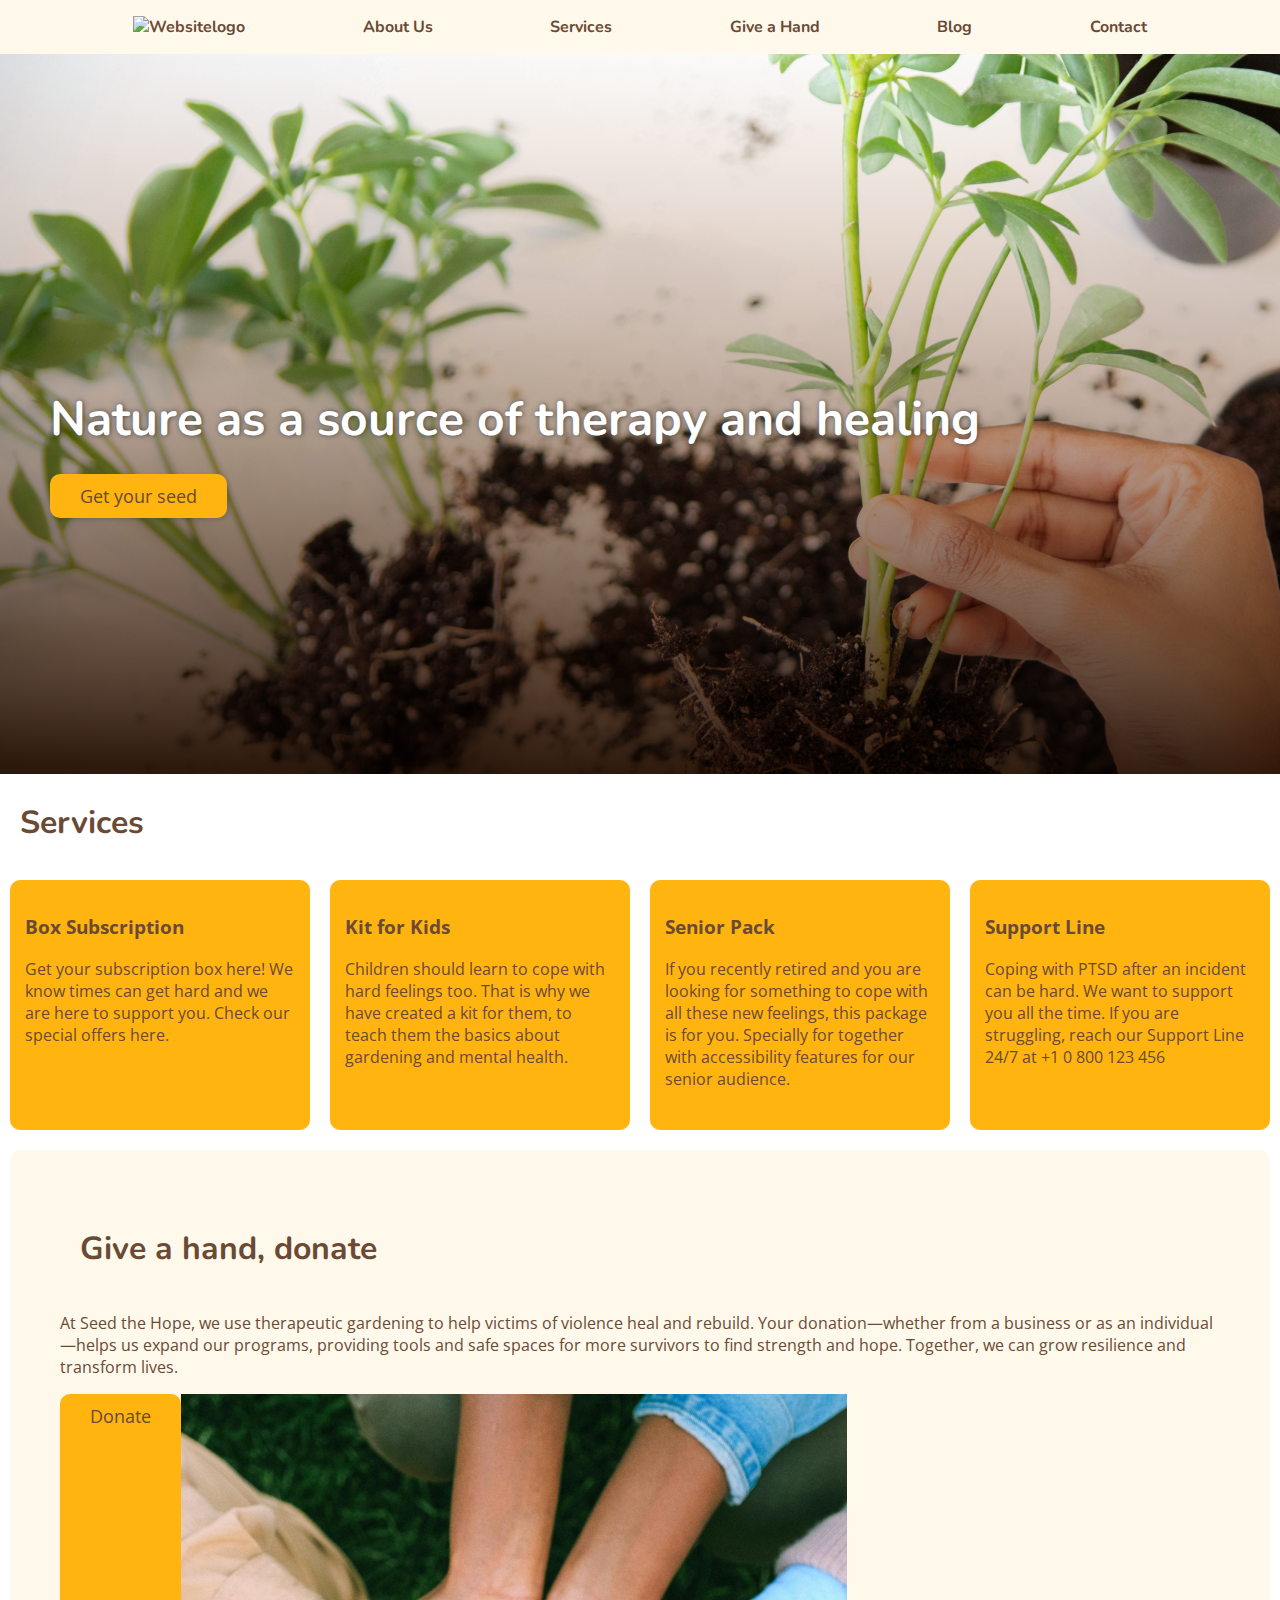
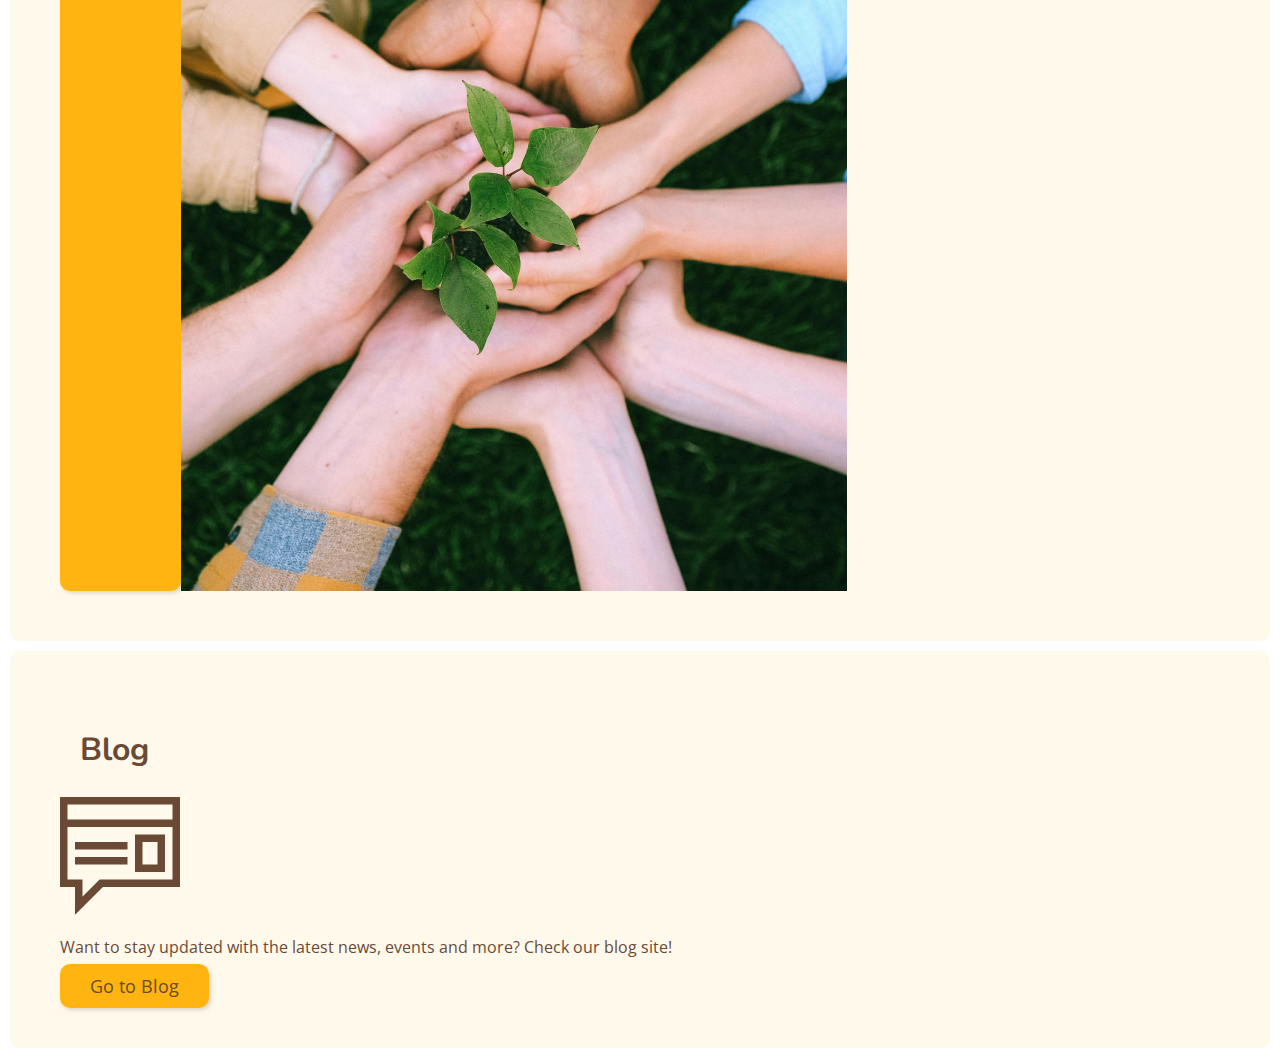
==== index.html @ 2bdfb168 "Update index.html" ====
<!doctype html>

<html lang="en">

<head>
    
    <title>Seed the Hope</title>
    <link rel="stylesheet" href="css/stylesheet.css">
    
    
    <link rel="preconnect" href="https://fonts.googleapis.com">
    <link rel="preconnect" href="https://fonts.gstatic.com" crossorigin>
    <link href="https://fonts.googleapis.com/css2?family=Bowlby+One+SC&family=Nunito:ital,wght@0,200..1000;1,200..1000&display=swap" rel="stylesheet">
    <!-- google fonts: nunito-->
    
    <link rel="preconnect" href="https://fonts.googleapis.com">
    <link rel="preconnect" href="https://fonts.gstatic.com" crossorigin>
    <link href="https://fonts.googleapis.com/css2?family=Bowlby+One+SC&family=Nunito:ital,wght@0,200..1000;1,200..1000&family=Open+Sans:ital,wght@0,300..800;1,300..800&display=swap" rel="stylesheet">
    <!-- google fonts: open sans-->
    
</head> <!-- end of head -->

<body>
    
    <nav>
        <a href="index.html"><img class="logo" src="img/logo.png" alt="Websitelogo"></a>
        <a href="about_us.html">About Us</a>
        <a href="services.html">Services</a>
        <a href="give.html">Give a Hand</a>
        <a href="https://info755099.wixsite.com/seed-the-hope">Blog</a>
        <a href="contact.html">Contact</a>
    </nav> <!-- end of navigation -->
    
    <div class="home_hero">
        <h1>Nature as a source of therapy and healing</h1>
        <a class=button href="about_us">Get your seed</a> <!-- source:https://www.w3schools.com/bootstrap/bootstrap_buttons.asp -->
    </div>
    
    <div class="services_home">
        <h2> Services</h2>
        
        
        <div class="row">
            <div class="col-sm-3">
                <h3>Box Subscription</h3>
                <p>Get your subscription box here! We know times can get hard and we are here to support you. Check our special offers here.</p>
            </div>
            <div class="col-sm-3">
                <h3>Kit for Kids</h3>
                <p>Children should learn to cope with hard feelings too. That is why we have created a kit for them, to teach them the basics about gardening and mental health.</p>
            </div>
            <div class="col-sm-3">
                <h3>Senior Pack</h3>
                <p>If you recently retired and you are looking for something to cope with all these new feelings, this package is for you. Specially for together with accessibility features for our senior audience.</p>
            </div>
            <div class="col-sm-3">
                <h3>Support Line</h3>
                <p>Coping with PTSD after an incident can be hard. We want to support you all the time. If you are struggling, reach our Support Line 24/7 at +1 0 800 123 456</p>
            </div>
        </div>

        <div class="give_home">
            <h2>Give a hand, donate</h2>
            <p>At Seed the Hope, we use therapeutic gardening to help victims of violence heal and rebuild. Your donation—whether from a business or as an individual—helps us expand our programs, providing tools and safe spaces for more survivors to find strength and hope. Together, we can grow resilience and transform lives.</p>
            <a class=button href="give">Donate</a> <!-- source:https://www.w3schools.com/bootstrap/bootstrap_buttons.asp -->
            <img src="img/home_donate.png" alt="hands holding a plant">
        </div>

        <div class="blog_home">
            <h2>Blog</h2>
            <img src="img/blog_icon.png" alt="blogicon">
            <p>Want to stay updated with the latest news, events and more? Check our blog site!</p>
            <a class=button href="https://info755099.wixsite.com/seed-the-hope">Go to Blog</a> <!-- source:https://www.w3schools.com/bootstrap/bootstrap_buttons.asp -->
           
        </div>
        
        
        
        
        
    </div>
    
    
    
</body>

































</html>
---- css/stylesheet.css ----
* {
    box-sizing: border-box; /* border-box tells the browser to account for any border and padding in the values you specify for an element's width and height. 
      If you set an element's width to 100 pixels, that 100 pixels will include any border or padding you added, and the content box will shrink to absorb that extra width. 
      https://developer.mozilla.org/en-US/docs/Web/API/ResizeObserverEntry/borderBoxSize */
  }

  body {
    font-family: "Open Sans", sans-serif;
    font-style: normal;
    background-color: #ffffff;
    margin: 0;
  }

  a{
	text-decoration: none;
    color: #6A4A35;
}

  nav {
    display: flex;
    flex-flow: row nowrap;
    justify-content: space-evenly;
    width: 100%;
    font-family: "Nunito";
    font-weight: bold;
    padding: 1rem;
    background-color: #FFF9EB;
    color: #6A4A35 ;
  }

  .button {
	color: #6A4A35;
	background-color: #FFB40F;
	font-size: 18px;
	padding: 10px 30px;
	border-radius: 10px;
	border: none;
	box-shadow: 2px 2px 4px 0px rgba(0, 0, 0, 0.15);
}
  
  h1{
  font-size: 3rem;
  font-family: "Nunito";
  color: #ffffff;
  text-shadow: rgb(72, 72, 72) 1px 0 5px;
  }

  h2{
    font-size: 2rem;
    font-family: "Nunito";
    color: #6A4A35;
    margin-left: 20px;
  }

  .home_hero {
    min-height: 80vh;
    background-image: url(../img/hero_banner.png);
    padding-top:300px;
    padding-left: 50px;
  } 

  .row{
    display: flex;
	flex-direction: row;
	justify-content: center; 
	flex-wrap: wrap;
  }

  .col-sm-3{
    height: 250px;
	width: 300px;
	background-color: #FFB40F;
	border-radius: 10px;
	margin: 10px;
    padding: 15px;
    color: #6A4A35;
  }

  .blog_home{
    min-height: 20vh;
	background-color: #FFF9EB;
	border-radius: 10px;
	margin: 10px;
    padding: 15px;
    color: #6A4A35;
    padding: 50px;
  }

  .give_home{
    display:flex;
   flex-wrap: wrap;
    min-height: 20vh;
	background-color: #FFF9EB;
	border-radius: 10px;
	margin: 10px;
    padding: 15px;
    color: #6A4A35;
    padding: 50px;

  }
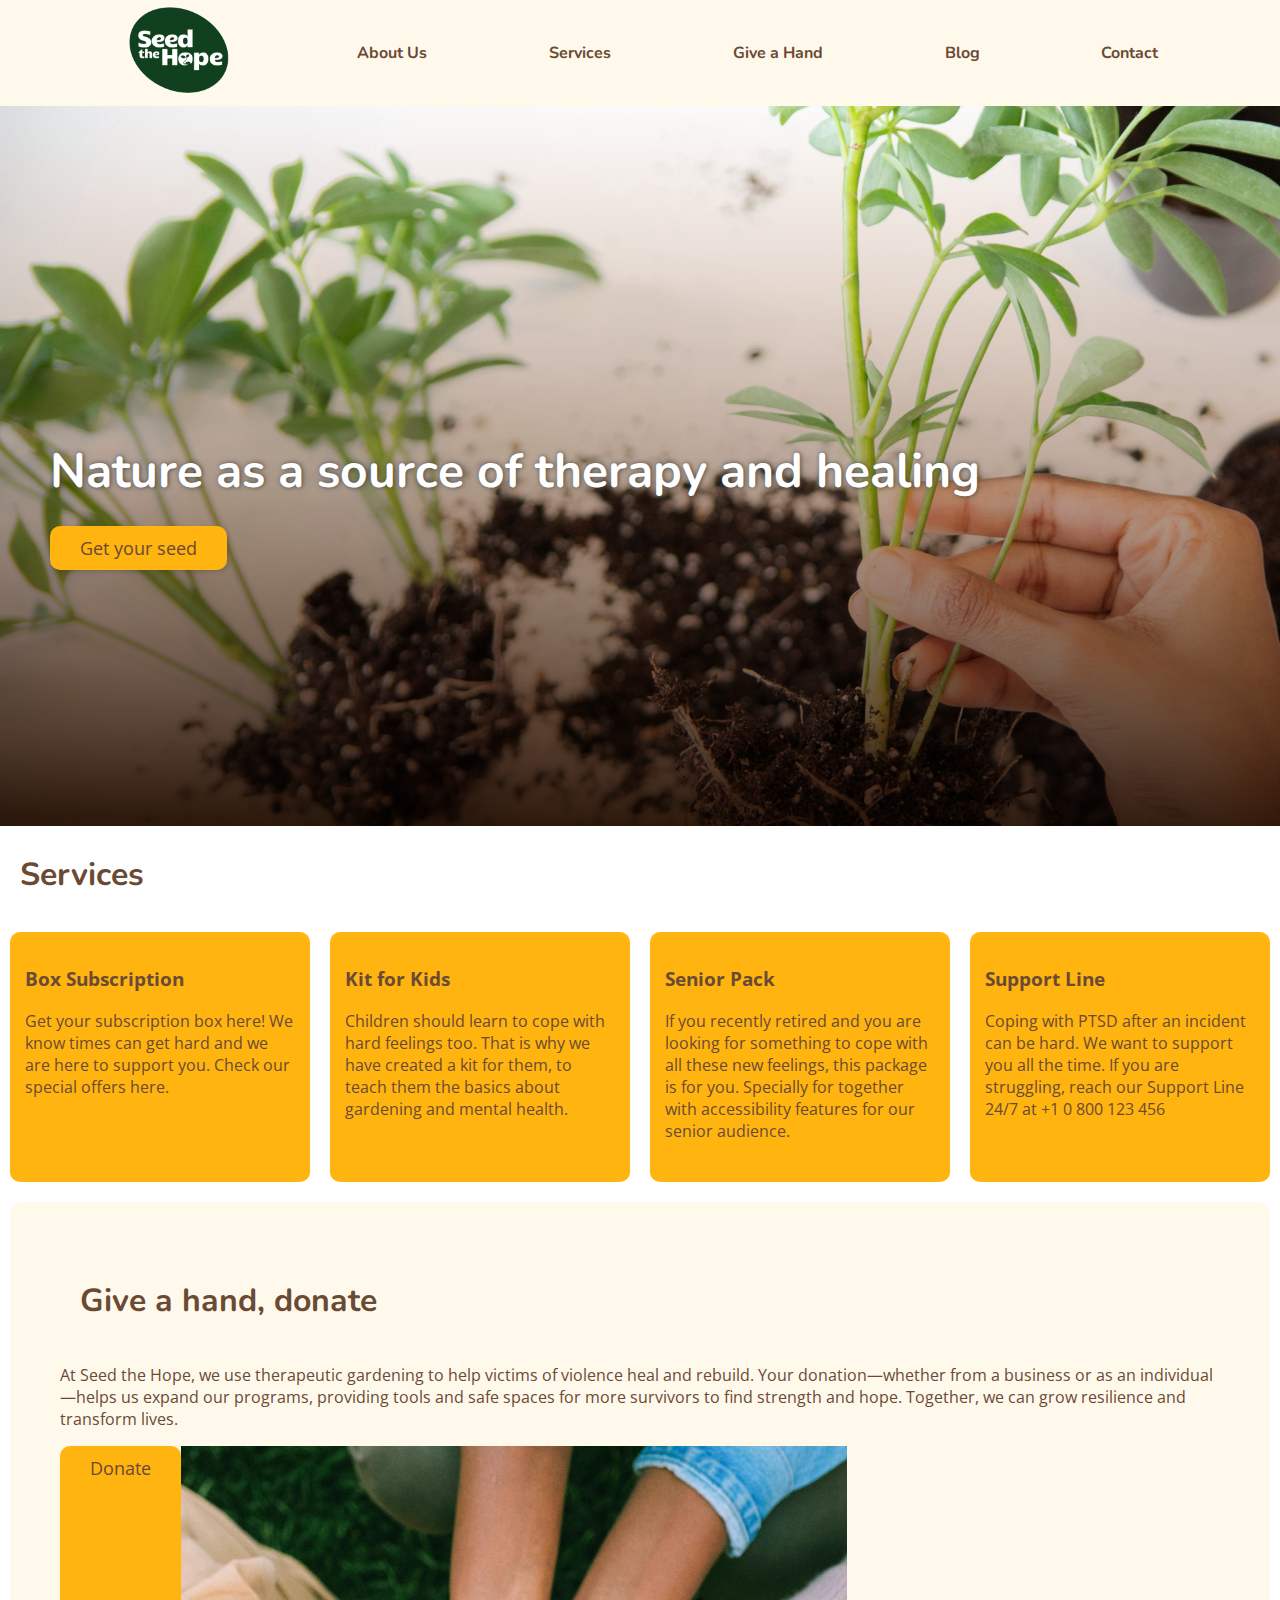
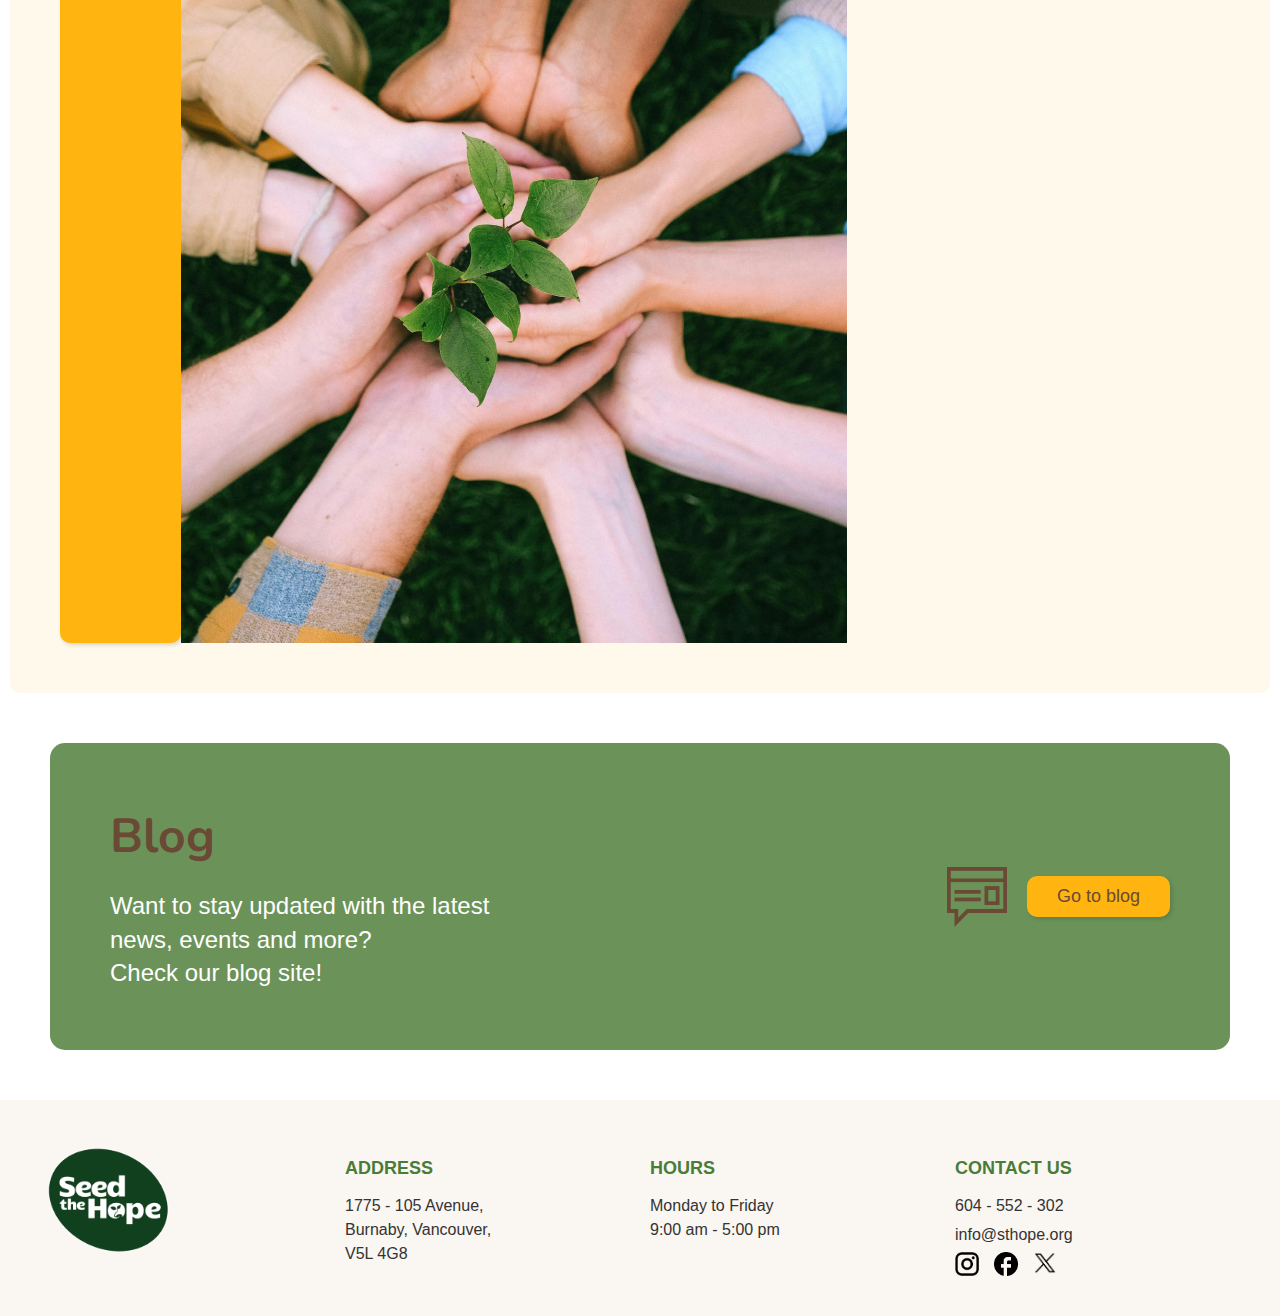
==== commit 7c6dc6f3: "Update index.html" ====
--- a/index.html
+++ b/index.html
@@ -23,7 +23,7 @@
 <body>
     
     <nav>
-        <a href="index.html"><img class="logo" src="img/logo.png" alt="Websitelogo"></a>
+        <a href="index.html"><img class="logo" src="img/logo.png" alt="Websitelogo" height="100px"></a>
         <a href="about_us.html">About Us</a>
         <a href="services.html">Services</a>
         <a href="give.html">Give a Hand</a>
@@ -58,62 +58,67 @@
                 <p>Coping with PTSD after an incident can be hard. We want to support you all the time. If you are struggling, reach our Support Line 24/7 at +1 0 800 123 456</p>
             </div>
         </div>
-
+        
         <div class="give_home">
             <h2>Give a hand, donate</h2>
             <p>At Seed the Hope, we use therapeutic gardening to help victims of violence heal and rebuild. Your donation—whether from a business or as an individual—helps us expand our programs, providing tools and safe spaces for more survivors to find strength and hope. Together, we can grow resilience and transform lives.</p>
             <a class=button href="give">Donate</a> <!-- source:https://www.w3schools.com/bootstrap/bootstrap_buttons.asp -->
             <img src="img/home_donate.png" alt="hands holding a plant">
         </div>
-
-        <div class="blog_home">
-            <h2>Blog</h2>
-            <img src="img/blog_icon.png" alt="blogicon">
-            <p>Want to stay updated with the latest news, events and more? Check our blog site!</p>
-            <a class=button href="https://info755099.wixsite.com/seed-the-hope">Go to Blog</a> <!-- source:https://www.w3schools.com/bootstrap/bootstrap_buttons.asp -->
-           
-        </div>
         
-        
-        
-        
+        <section class="blog-section"> <!-- BLOG -->
+            <div class="blog-container">
+                <div class="blog-content">
+                    <h2 class="blog-title">Blog</h2>
+                    <p class="blog-description">Want to stay updated with the latest<br>
+                    news, events and more?<br>
+                    Check our blog site!</p>
+                </div>
+                <div class="blog-visual">
+                    <img src="img/blog_icon.png" alt="Blog Icon" class="blog-icon">
+                    <a href="#" class="button">Go to blog</a>
+                </div>
+            </div>
+        </section> <!-- end of #BLOG -->
         
     </div>
+
+    <footer class="footer"> <!-- FOOTER -->
+    
+        <div class="footer-content">
+            <div class="logo">
+                <img src="img/logo.png" alt="Seed the Hope Logo" height="120px" width="auto">
+            </div>
+            
+            <div class="footer-section">
+                <h3>Address</h3>
+                <p>1775 - 105 Avenue,<br>
+                   Burnaby, Vancouver,<br>
+                   V5L 4G8</p>
+            </div>
+            
+            <div class="footer-section">
+                <h3>Hours</h3>
+                <p>Monday to Friday<br>
+                   9:00 am - 5:00 pm</p>
+            </div>
+            
+            <div class="footer-section">
+                <h3>Contact Us</h3>
+                <p>604 - 552 - 302</p>
+                <p>info@sthope.org</p>
+                <div class="social-icons">
+                    <img src="img/instagram.png" alt="Instagram">
+                    <img src="img/facebook.png" alt="Facebook">
+                    <img src="img/x.png" alt="X">
+                </div>
+            </div>
+        </div>
+    </footer> <!-- end of #footer -->
     
     
     
 </body>
 
+</html>
 
-
-
-
-
-
-
-
-
-
-
-
-
-
-
-
-
-
-
-
-
-
-
-
-
-
-
-
-
-
-
-
-</html>--- a/css/stylesheet.css
+++ b/css/stylesheet.css
@@ -19,11 +19,11 @@
   nav {
     display: flex;
     flex-flow: row nowrap;
+    align-items: center;
     justify-content: space-evenly;
     width: 100%;
     font-family: "Nunito";
     font-weight: bold;
-    padding: 1rem;
     background-color: #FFF9EB;
     color: #6A4A35 ;
   }
@@ -76,28 +76,119 @@
     color: #6A4A35;
   }
 
-  .blog_home{
+   /* ---------------------- BLOG ---------------------- */ 
+   .blog-section {
+    background-color: #6b9359;
+    padding: 60px;
+    border-radius: 15px;
+    color: white;
+    font-family: Arial, sans-serif;
+    margin: 50px;
+}
+
+.blog-container {
+    max-width: 1200px;
+    margin: 0 auto;
+    display: flex;
+    justify-content: space-between;
+    align-items: center;
+}
+
+.blog-content {
+    flex: 0 1 60%;
+}
+
+.blog-visual {
+
+    display: flex;
+    align-items: center;
+    gap: 20px;
+}
+
+.blog-title {
+    font-size: 48px;
+    margin: 0 0 20px 0;
+    font-weight: bold;
+}
+
+.blog-description {
+    font-size: 24px;
+    margin: 0;
+    line-height: 1.4;
+}
+
+.blog-icon {
+    width: 60px;
+    height: 60px;
+
+}
+
+
+  
+
+   /* ---------------------- END OF BLOG ---------------------- */ 
+  .give_home{
+    display:flex;
+   flex-wrap: wrap;
     min-height: 20vh;
-	background-color: #FFF9EB;
-	border-radius: 10px;
-	margin: 10px;
+	  background-color: #FFF9EB;
+	  border-radius: 10px;
+	  margin: 10px;
     padding: 15px;
     color: #6A4A35;
     padding: 50px;
   }
 
-  .give_home{
-    display:flex;
-   flex-wrap: wrap;
-    min-height: 20vh;
-	background-color: #FFF9EB;
-	border-radius: 10px;
-	margin: 10px;
-    padding: 15px;
-    color: #6A4A35;
-    padding: 50px;
+  /* ---------------------- FOOTER ---------------------- */ 
 
-  }
+  .footer {
+    background-color: #faf6f1;
+    padding: 40px 20px;
+    font-family: Arial, sans-serif;
+}
+
+.footer-content {
+    max-width: 1200px;
+    margin: 0 auto;
+    display: grid;
+    grid-template-columns: repeat(4, 1fr);
+    gap: 20px;
+}
+
+.footer-section {
+    color: #333;
+}
+
+.footer-section h3 {
+    color: #4a7c39;
+    margin-bottom: 15px;
+    font-size: 18px;
+    text-transform: uppercase;
+}
+
+.footer-section p {
+    margin: 5px 0;
+    line-height: 1.5;
+}
+
+.social-icons {
+    display: flex;
+    gap: 15px;
+}
+
+.social-icons a {
+    color: #333;
+    text-decoration: none;
+}
+
+.social-icons img {
+    width: 24px;
+    height: 24px;
+}
+
+ /* ---------------------- END OF FOOTER ---------------------- */ 
+
+ 
 
 
 
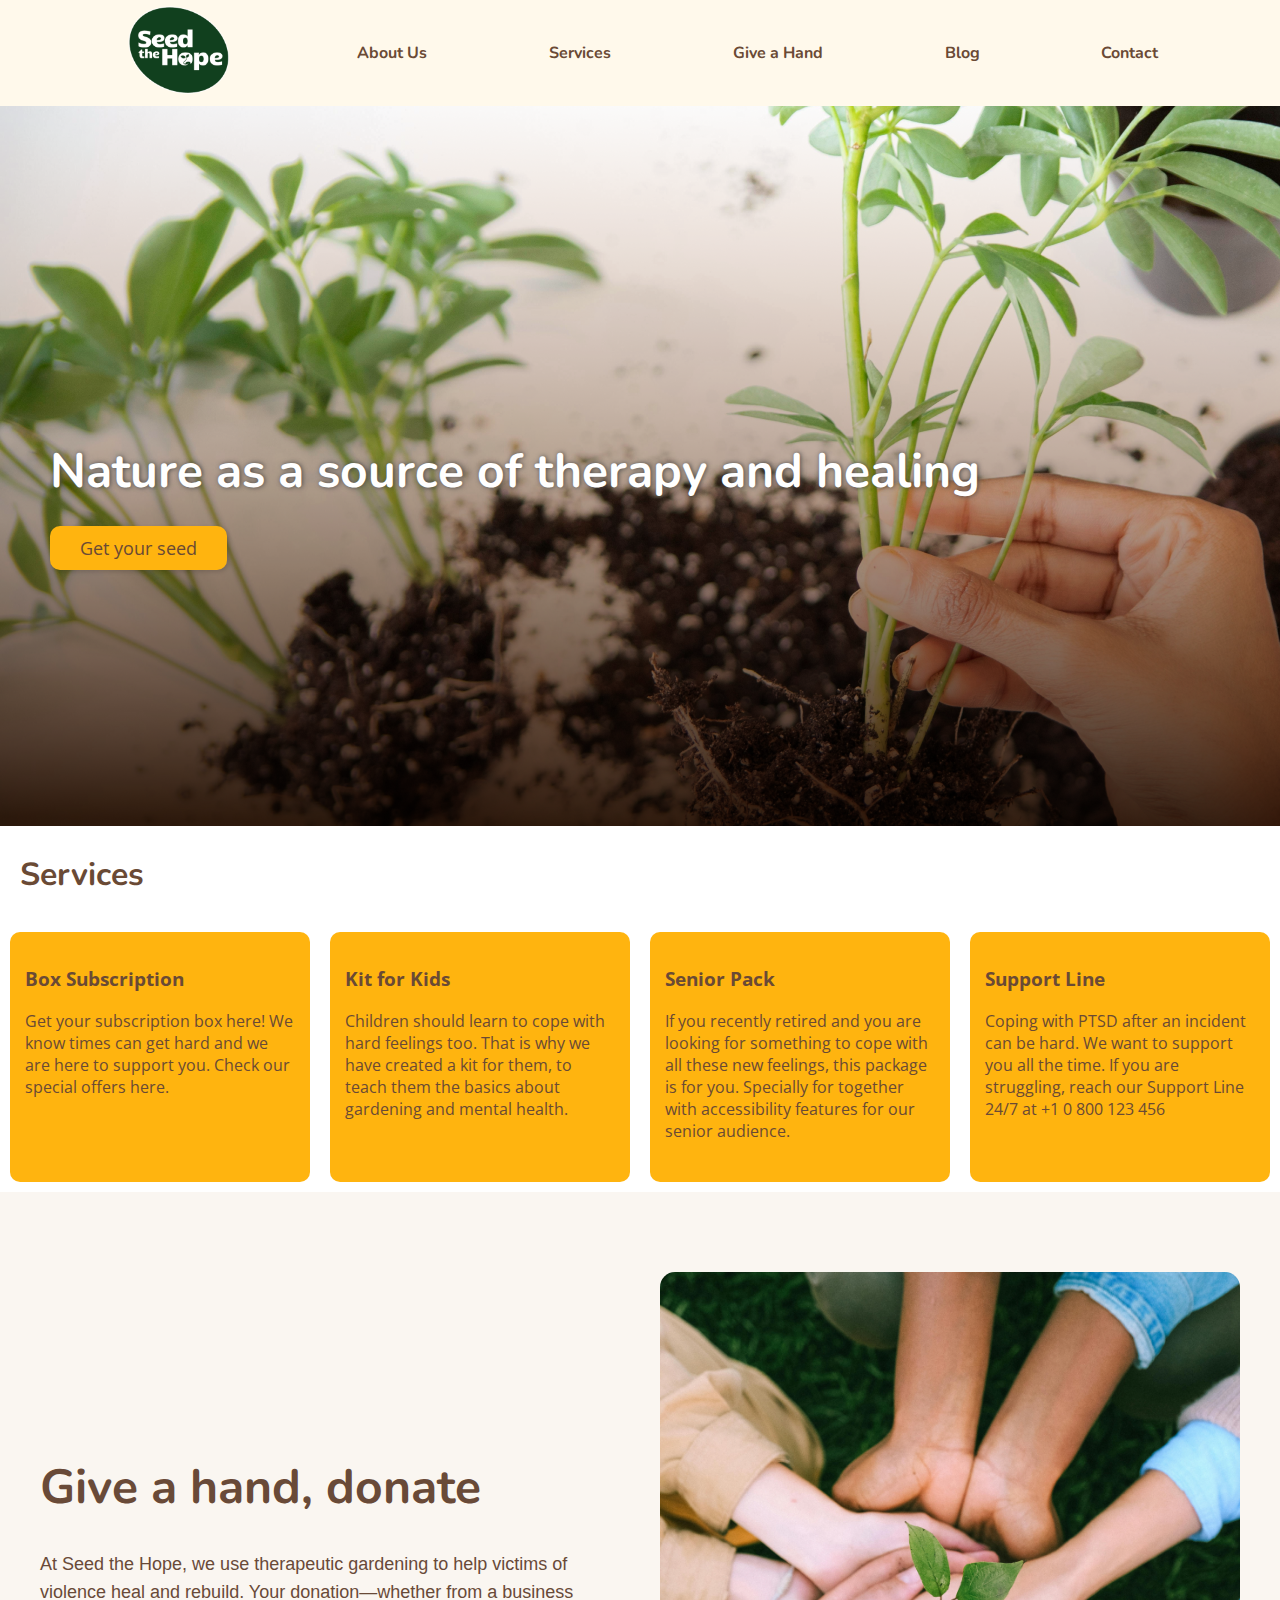
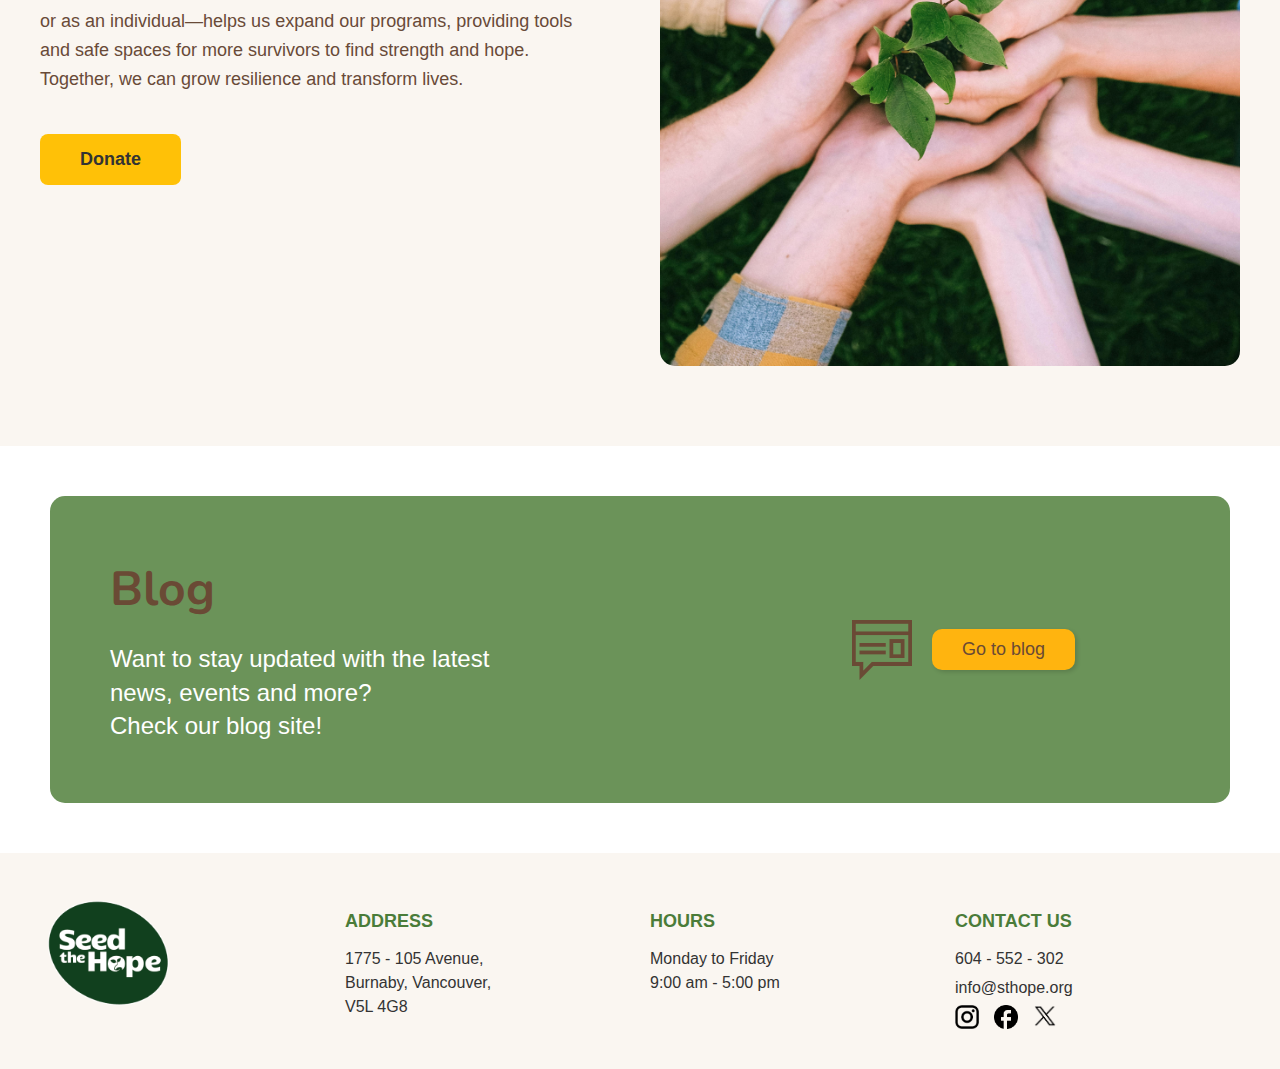
==== commit e19644cc: "Update index.html" ====
--- a/index.html
+++ b/index.html
@@ -58,13 +58,21 @@
                 <p>Coping with PTSD after an incident can be hard. We want to support you all the time. If you are struggling, reach our Support Line 24/7 at +1 0 800 123 456</p>
             </div>
         </div>
-        
-        <div class="give_home">
-            <h2>Give a hand, donate</h2>
-            <p>At Seed the Hope, we use therapeutic gardening to help victims of violence heal and rebuild. Your donation—whether from a business or as an individual—helps us expand our programs, providing tools and safe spaces for more survivors to find strength and hope. Together, we can grow resilience and transform lives.</p>
-            <a class=button href="give">Donate</a> <!-- source:https://www.w3schools.com/bootstrap/bootstrap_buttons.asp -->
-            <img src="img/home_donate.png" alt="hands holding a plant">
-        </div>
+
+        <section class="donation-section"> <!-- donation -->
+            <div class="donation-container">
+                <div class="donation-content">
+                    <h2 class="donation-title">Give a hand, donate</h2>
+                    <p class="donation-text">
+                        At Seed the Hope, we use therapeutic gardening to help victims of violence heal and rebuild. Your donation—whether from a business or as an individual—helps us expand our programs, providing tools and safe spaces for more survivors to find strength and hope. Together, we can grow resilience and transform lives.
+                    </p>
+                    <a href="#" class="donate-button">Donate</a>
+                </div>
+                <div class="donation-image">
+                    <img src="img/home_donate.png" alt="Hands holding a plant together">
+                </div>
+            </div>
+        </section> <!-- end of donatio -->
         
         <section class="blog-section"> <!-- BLOG -->
             <div class="blog-container">
--- a/css/stylesheet.css
+++ b/css/stylesheet.css
@@ -99,7 +99,7 @@
 }
 
 .blog-visual {
-
+    flex: 0 1 30%;
     display: flex;
     align-items: center;
     gap: 20px;
@@ -122,22 +122,71 @@
     height: 60px;
 
 }
-
-
-  
-
    /* ---------------------- END OF BLOG ---------------------- */ 
-  .give_home{
-    display:flex;
-   flex-wrap: wrap;
-    min-height: 20vh;
-	  background-color: #FFF9EB;
-	  border-radius: 10px;
-	  margin: 10px;
-    padding: 15px;
-    color: #6A4A35;
-    padding: 50px;
-  }
+
+
+    /* ---------------------- GIVE ---------------------- */ 
+    .donation-section {
+      background-color: #faf6f1;
+      padding: 80px 20px;
+      font-family: Arial, sans-serif;
+  }
+  
+  .donation-container {
+      max-width: 1200px;
+      margin: 0 auto;
+      display: grid;
+      grid-template-columns: 1fr 1fr;
+      gap: 40px;
+      align-items: center;
+  }
+  
+  .donation-content {
+      padding-right: 40px;
+  }
+  
+  .donation-title {
+      color: #694a38;
+      font-size: 48px;
+      margin: 0 0 30px 0;
+      font-weight: bold;
+  }
+  
+  .donation-text {
+      color: #694a38;
+      font-size: 18px;
+      line-height: 1.6;
+      margin-bottom: 40px;
+  }
+  
+  .donate-button {
+      display: inline-block;
+      background-color: #ffc107;
+      color: #333;
+      padding: 15px 40px;
+      text-decoration: none;
+      border-radius: 8px;
+      font-weight: bold;
+      font-size: 18px;
+      transition: background-color 0.3s ease;
+  }
+  
+  .donation-image {
+      width: 100%;
+      height: auto;
+      border-radius: 15px;
+      overflow: hidden;
+  }
+  
+  .donation-image img {
+      width: 100%;
+      height: auto;
+      display: block;
+  }
+ 
+
+    /* ---------------------- END OF GIVE ---------------------- */ 
+
 
   /* ---------------------- FOOTER ---------------------- */ 
 
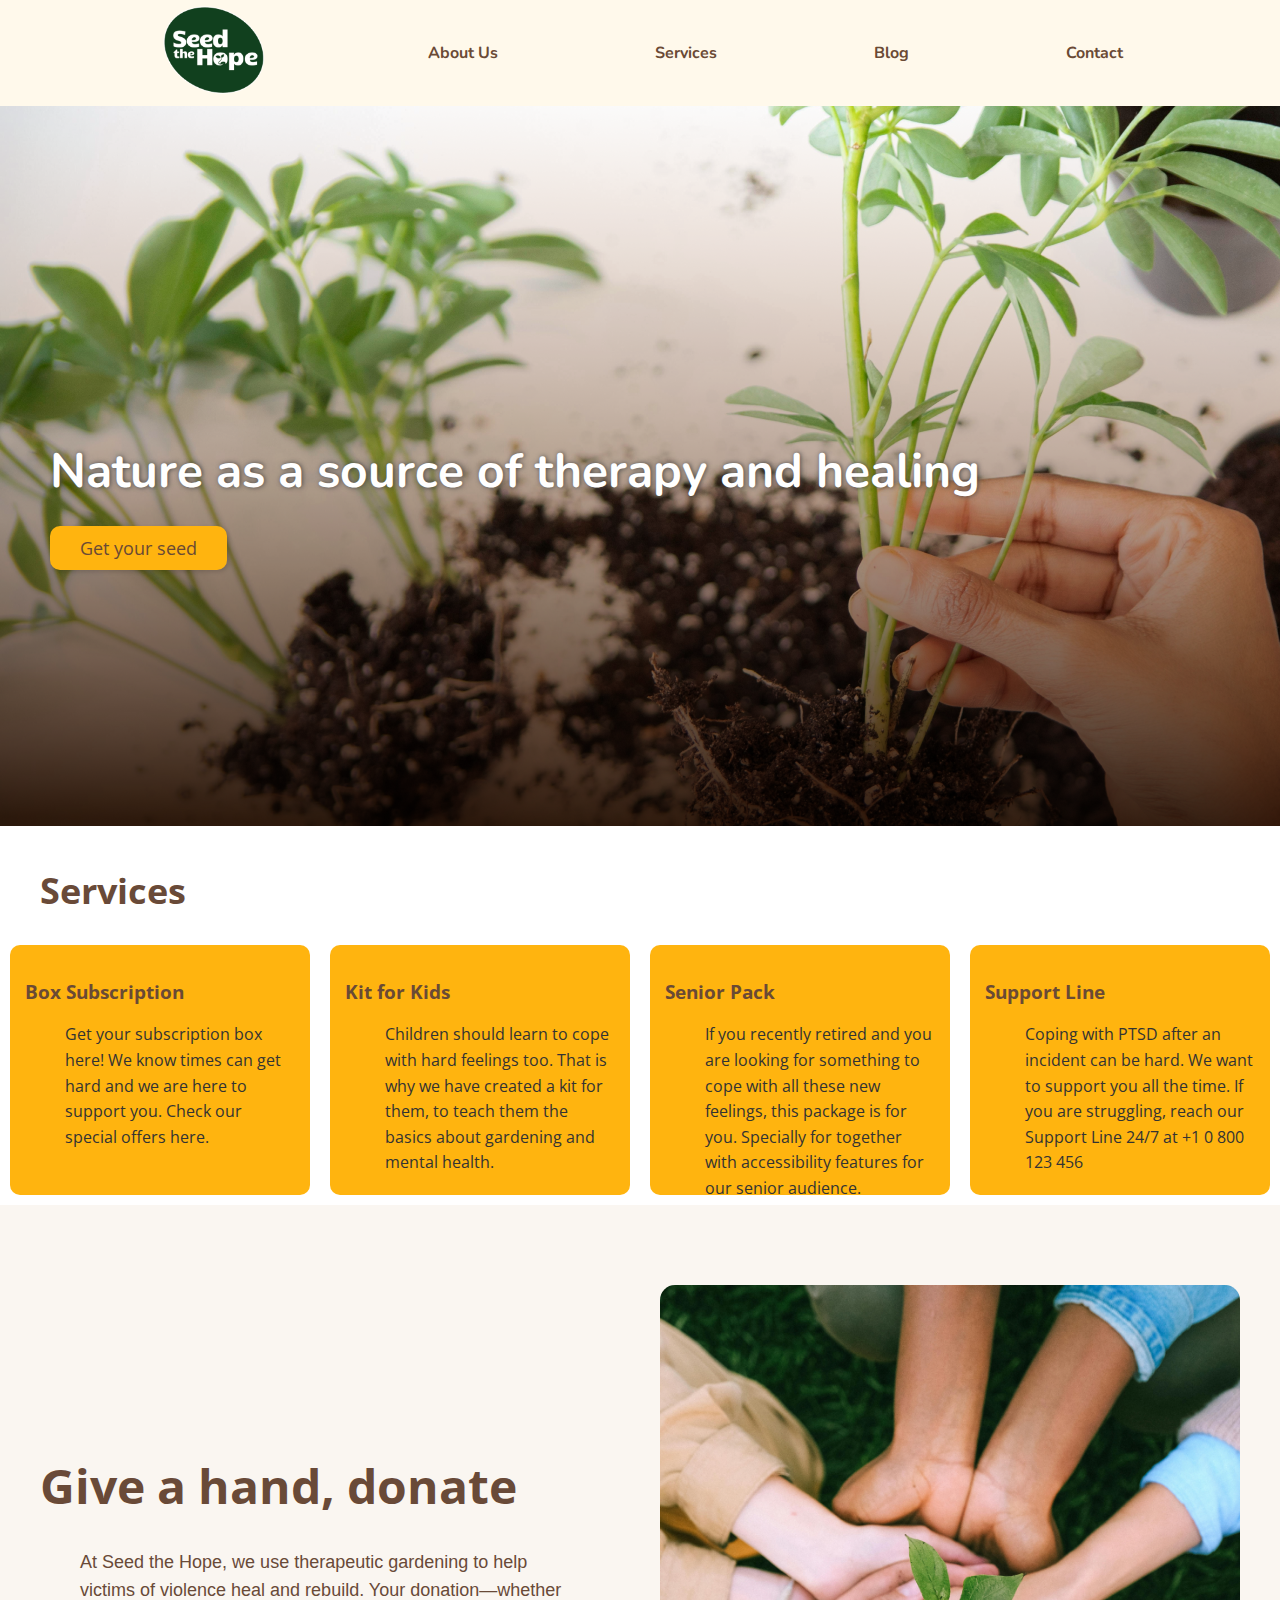
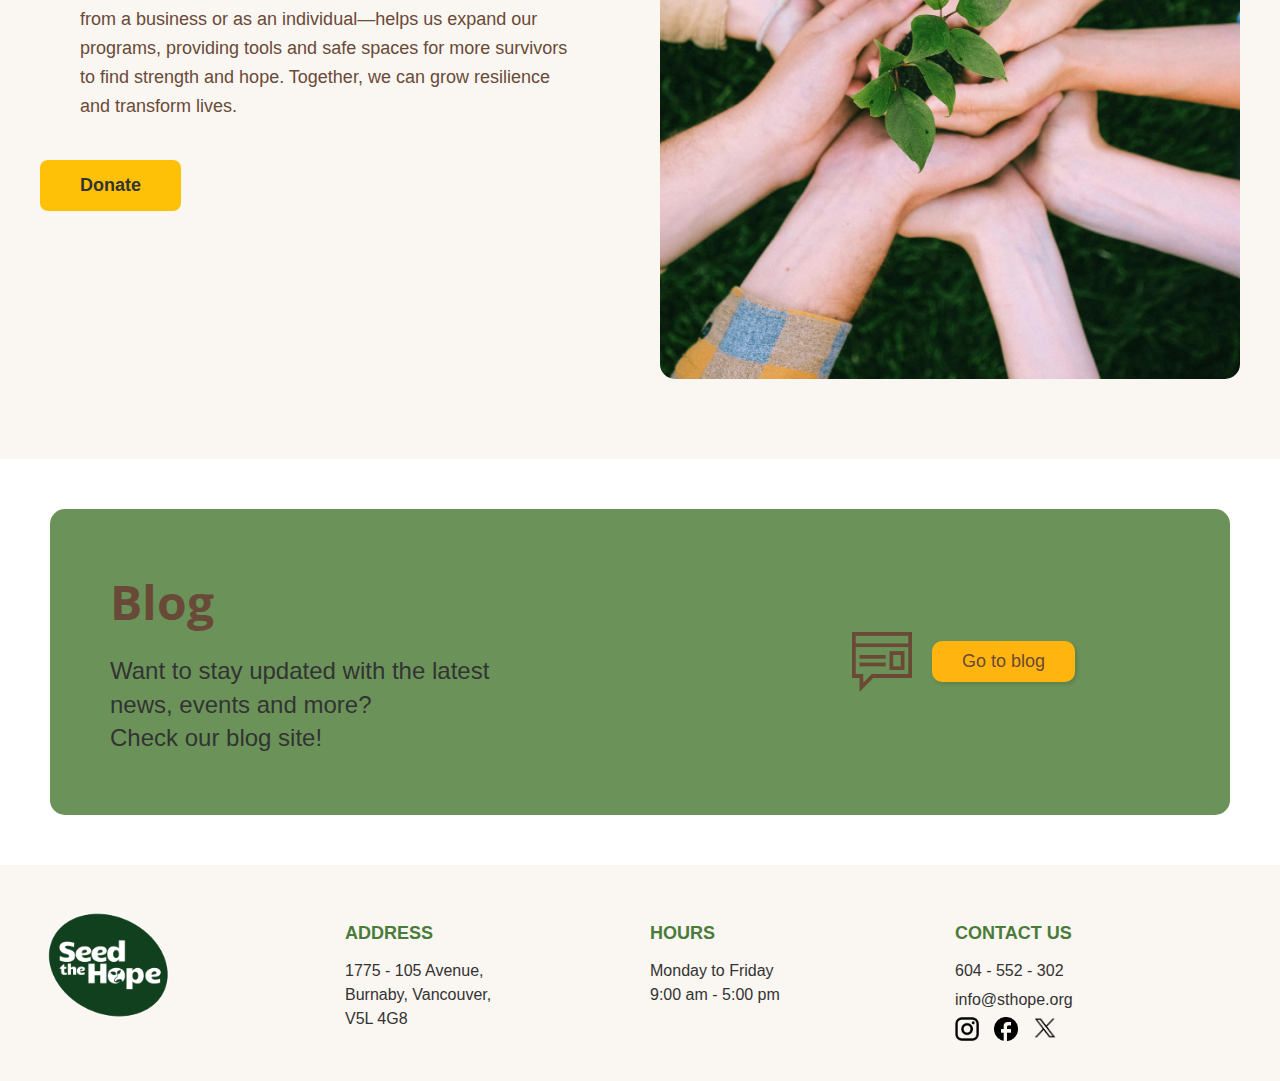
==== commit dafd5484: "Update index.html" ====
--- a/index.html
+++ b/index.html
@@ -26,7 +26,6 @@
         <a href="index.html"><img class="logo" src="img/logo.png" alt="Websitelogo" height="100px"></a>
         <a href="about_us.html">About Us</a>
         <a href="services.html">Services</a>
-        <a href="give.html">Give a Hand</a>
         <a href="https://info755099.wixsite.com/seed-the-hope">Blog</a>
         <a href="contact.html">Contact</a>
     </nav> <!-- end of navigation -->
@@ -123,8 +122,7 @@
             </div>
         </div>
     </footer> <!-- end of #footer -->
-    
-    
+
     
 </body>
 
--- a/css/stylesheet.css
+++ b/css/stylesheet.css
@@ -187,6 +187,208 @@
 
     /* ---------------------- END OF GIVE ---------------------- */ 
 
+    /* ---------------------- ABOUT US ---------------------- */ 
+
+.aboutus_hero {
+    min-height: 80vh;
+    background-image: url(../img/aboutuspage_banner.jpeg);
+    padding-top:300px;
+    padding-left: 50px;
+  } 
+
+  .section-01{
+      padding: 80px 20px;
+      font-family: Arial, sans-serif;
+  }
+
+  .section-container {
+    max-width: 1200px;
+    margin: 0 auto;
+    display: grid;
+    grid-template-columns: 1fr 1fr;
+    gap: 40px;
+    align-items: center;
+}
+
+.section-content{
+    padding-right: 40px;
+}
+
+.section-title{
+    color: #694a38;
+    font-size: 48px;
+    margin: 0 0 30px 0;
+    font-weight: bold;
+}
+
+.section-text{
+    color: #694a38;
+    font-size: 18px;
+    line-height: 1.6;
+    margin-bottom: 40px;
+}
+
+.section01-image{
+    width: 100%;
+    height: auto;
+    border-radius: 15px;
+    overflow: hidden;
+}
+
+.section01-image img {
+    width: 100%;
+    height: auto;
+    display: block;
+}
+
+.section-02{
+    background-color: #694a38;
+    padding: 80px 20px;
+    font-family: Arial, sans-serif;
+}
+
+.section02-title{
+    color: white;
+    font-size: 48px;
+    margin: 0 0 30px 0;
+    font-weight: bold;
+}
+
+.section02-text{
+    color: white;
+    font-size: 18px;
+    line-height: 1.6;
+    margin-bottom: 40px;
+
+}
+
+   /* ---------------------- END OF ABOUT US ---------------------- */ 
+
+   /* ---------------------- OUR SERVICES ---------------------- */
+
+   .ourservices_hero {
+    min-height: 80vh;
+    background-image: url(../img/ourservices_banner.jpg);
+    padding-top:300px;
+    padding-left: 50px;
+  } 
+
+  .outer-container {
+    display: flex;
+    flex-direction: column;
+    align-items: center;
+    width: 100%;
+    margin-bottom: 1rem;
+  }
+  
+  .inner-container {
+    margin-top: 1rem;
+    width: 80%;
+  }
+
+  .col-sm-12{
+	background-color:#628C52;
+    width: 1200px;
+	
+	margin: 10px;
+    padding: 15px;
+    color: white;
+    text-align: center;
+
+  }
+
+   /* ---------------------- END OF OUR SERVICES ---------------------- */
+
+/* ---------------------- CONTACT ---------------------- */
+
+
+   .content-container {
+    max-width: 1200px;
+    margin: 0 auto;
+    padding: 40px;
+}
+
+h2 {
+    color: #694a38;
+    font-size: 36px;
+    margin: 40px 0 20px 40px;
+    font-family: 'Open Sans', sans-serif;
+}
+
+p {
+    margin: 10px 0 10px 40px;
+    color: #333;
+    line-height: 1.6;
+    font-size: 16px;
+}
+
+
+.gallery {
+    margin: 40px;
+    text-align: center;
+}
+
+.gallery h2 {
+    margin-left: 0; /* Reset margin since gallery is centered */
+    margin-bottom: 30px;
+}
+
+.gallery img {
+    margin: 10px;
+    border-radius: 8px;
+    transition: transform 0.3s ease;
+    box-shadow: 0 4px 8px rgba(0,0,0,0.1);
+}
+
+
+
+.links {
+    margin: 40px;
+    background-color: white;
+    padding: 30px;
+    border-radius: 12px;
+    box-shadow: 0 4px 8px rgba(0,0,0,0.05);
+}
+
+.links h2 {
+    margin-left: 0;
+    color: #6b9359;
+}
+
+.links > p {
+    margin-left: 0;
+    color: #666;
+    font-style: italic;
+}
+
+.links ul {
+    list-style: none;
+    padding: 0;
+    margin: 20px 0;
+}
+
+.links li {
+    margin: 15px 0;
+    transition: transform 0.3s ease;
+}
+
+
+.links a {
+    text-decoration: none;
+    color: #6b9359;
+    transition: color 0.3s ease;
+}
+
+.links a:hover {
+    color: #4a7c39;
+}
+
+.links a p {
+    margin: 0;
+    font-weight: 500;
+}
+
+/* ---------------------- end of contact ---------------------- */
 
   /* ---------------------- FOOTER ---------------------- */ 
 
